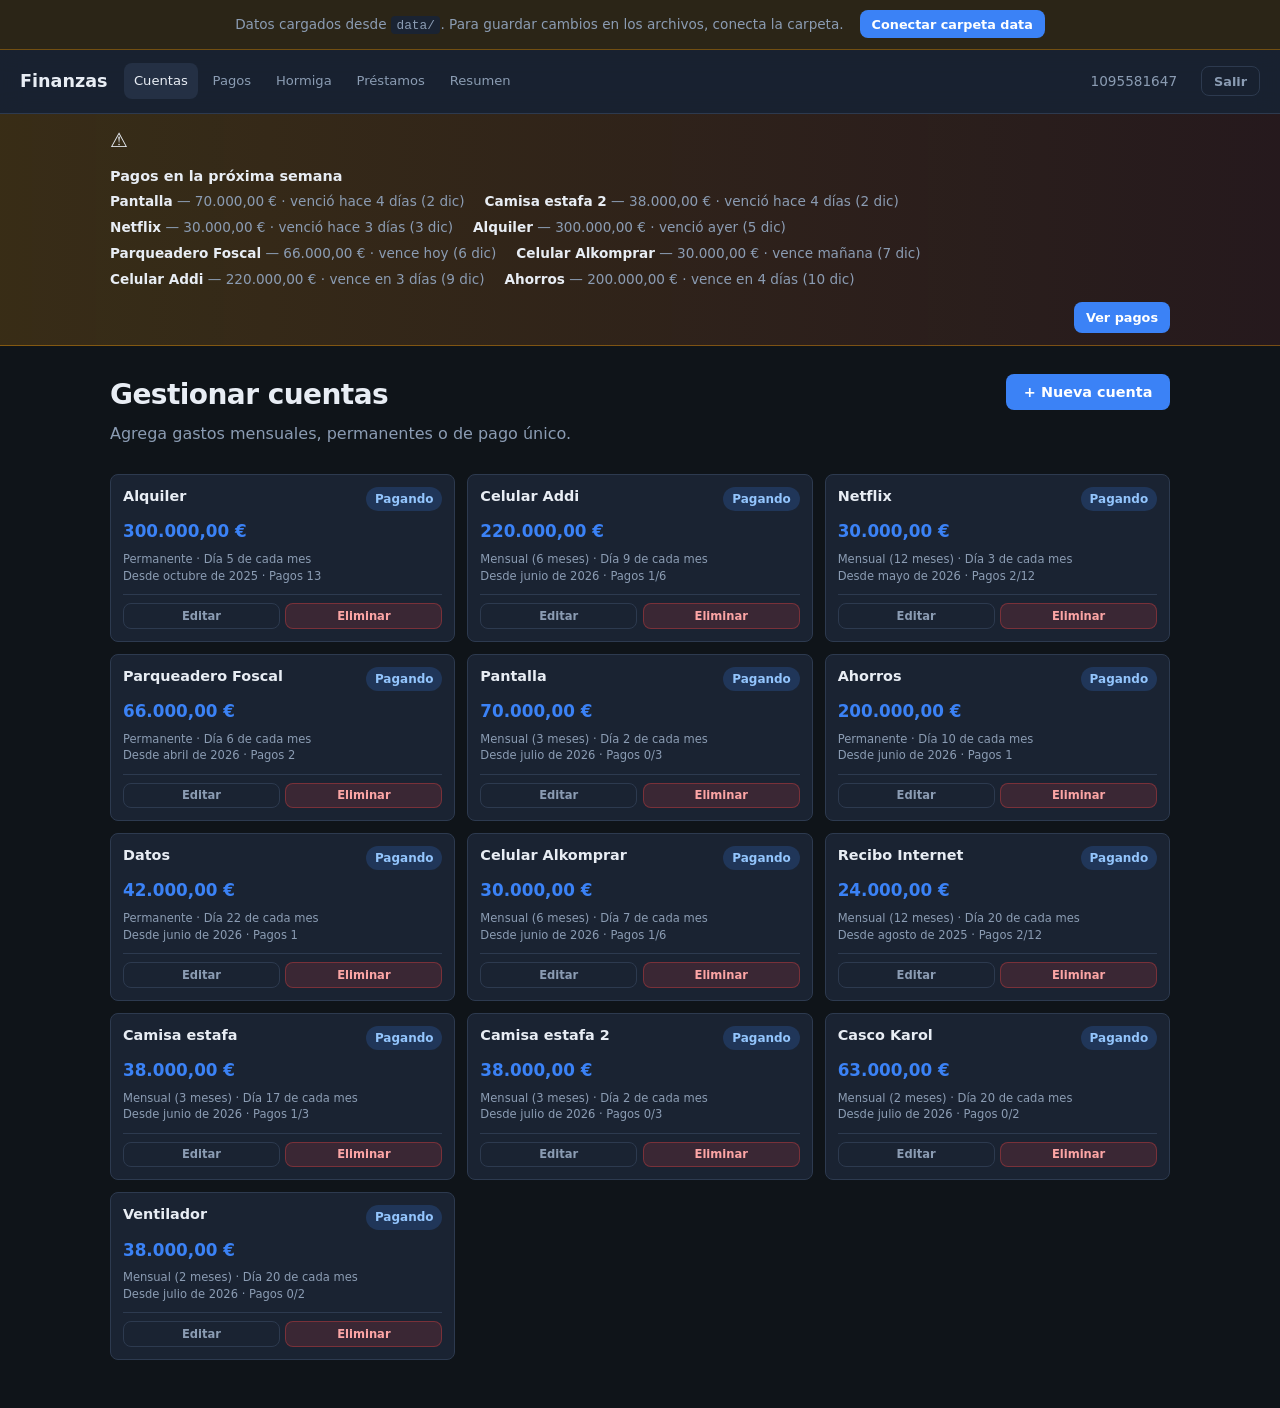
==== dashboard.html @ 76013fee "First Commith" ====
<!DOCTYPE html>
<html lang="es">
<head>
  <meta charset="UTF-8">
  <meta name="viewport" content="width=device-width, initial-scale=1.0">
  <title>Dashboard — Gestionar cuentas</title>
  <link rel="stylesheet" href="css/styles.css">
</head>
<body>
  <nav class="app-nav">
    <a href="dashboard.html" class="app-nav__brand">Finanzas</a>
    <div class="app-nav__links">
      <a href="dashboard.html" class="active">Cuentas</a>
      <a href="pagos.html">Pagos</a>
      <a href="hormiga.html">Hormiga</a>
      <a href="prestamos.html">Préstamos</a>
      <a href="resumen.html">Resumen</a>
    </div>
    <span class="app-nav__user" id="user-label"></span>
    <div class="app-nav__actions">
      <button type="button" class="btn btn--ghost btn--sm" id="btn-logout">Salir</button>
    </div>
  </nav>

  <div id="alerta-pagos-semana" class="alerta-pagos-semana" hidden></div>

  <main class="app-main">
    <header class="page-header page-header__row">
      <div>
        <h1>Gestionar cuentas</h1>
        <p>Agrega gastos mensuales, permanentes o de pago único.</p>
      </div>
      <button type="button" class="btn btn--primary" id="btn-nueva-cuenta">+ Nueva cuenta</button>
    </header>

    <div id="empty-cuentas" class="empty-state" hidden>
      <strong>No hay cuentas</strong>
      <p>Pulsa «Nueva cuenta» para registrar tu primer gasto.</p>
    </div>

    <ul id="lista-cuentas" class="cuentas-list" hidden></ul>
  </main>

  <div id="modal-cuenta" class="modal" aria-hidden="true" role="dialog" aria-labelledby="modal-titulo">
    <div class="modal__backdrop" data-close></div>
    <div class="modal__dialog">
      <div class="modal__header">
        <h2 id="modal-titulo">Nueva cuenta</h2>
        <button type="button" class="modal__close" data-close aria-label="Cerrar">&times;</button>
      </div>
      <form id="form-cuenta">
        <div class="form-group">
          <label for="cuenta-nombre">Nombre del gasto</label>
          <input type="text" id="cuenta-nombre" required placeholder="Ej. Netflix, Alquiler…">
        </div>
        <div class="form-group">
          <label for="cuenta-monto">Monto a pagar (€)</label>
          <input type="number" id="cuenta-monto" min="0" step="0.01" required placeholder="0.00">
        </div>
        <div class="form-group">
          <span class="form-group label" style="display:block;font-size:0.85rem;font-weight:500;color:var(--text-muted);margin-bottom:0.4rem;">Modalidad</span>
          <div class="radio-group">
            <label>
              <input type="radio" name="tipo-cuenta" value="permanente" checked>
              Permanente (recurrente sin fin)
            </label>
            <label>
              <input type="radio" name="tipo-cuenta" value="unico">
              Único coste (un solo pago)
            </label>
            <label>
              <input type="radio" name="tipo-cuenta" value="limitada">
              Mensual limitada (varios meses)
            </label>
          </div>
        </div>
        <div class="form-group" id="field-meses" hidden>
          <label for="cuenta-meses">Cantidad de meses</label>
          <input type="number" id="cuenta-meses" min="2" max="120" value="3">
        </div>
        <div class="form-group" id="field-mes-inicio">
          <label for="cuenta-mes-inicio">Primer mes de pago</label>
          <input type="month" id="cuenta-mes-inicio" required>
        </div>
        <div class="form-group" id="field-fecha-dia">
          <label for="cuenta-dia">Día de pago (límite cada mes)</label>
          <input type="number" id="cuenta-dia" min="1" max="31" value="1" required>
        </div>
        <div class="form-group" id="field-fecha-completa" hidden>
          <label for="cuenta-fecha">Fecha de pago (límite)</label>
          <input type="date" id="cuenta-fecha">
        </div>
        <div class="form-group">
          <label for="cuenta-estado">Estado</label>
          <select id="cuenta-estado">
            <option value="pagando">Pagando</option>
            <option value="completado">Completado</option>
            <option value="cancelado">Cancelado</option>
          </select>
        </div>
        <div class="modal__footer">
          <button type="button" class="btn btn--ghost" data-close>Cancelar</button>
          <button type="submit" class="btn btn--primary">Guardar</button>
        </div>
      </form>
    </div>
  </div>

  <script src="js/storage.js"></script>
  <script src="js/utils.js"></script>
  <script src="js/alertas.js"></script>
  <script src="js/dashboard.js"></script>
</body>
</html>
---- css/styles.css ----
/* Variables y reset */
:root {
  --bg: #0f1419;
  --bg-card: #1a2332;
  --bg-elevated: #243044;
  --text: #e8edf4;
  --text-muted: #8b9cb3;
  --primary: #3b82f6;
  --primary-hover: #2563eb;
  --success: #22c55e;
  --danger: #ef4444;
  --warning: #f59e0b;
  --border: #2d3a4f;
  --radius: 12px;
  --radius-sm: 8px;
  --shadow: 0 8px 32px rgba(0, 0, 0, 0.35);
  --font: 'Segoe UI', system-ui, -apple-system, sans-serif;
  --max-width: 1100px;
  --nav-height: 64px;
}

*,
*::before,
*::after {
  box-sizing: border-box;
  margin: 0;
  padding: 0;
}

html {
  font-size: 16px;
  scroll-behavior: smooth;
}

body {
  font-family: var(--font);
  background: var(--bg);
  color: var(--text);
  line-height: 1.5;
  min-height: 100vh;
}

a {
  color: var(--primary);
  text-decoration: none;
}

a:hover {
  text-decoration: underline;
}

/* Layout auth */
.auth-page {
  min-height: 100vh;
  display: flex;
  align-items: center;
  justify-content: center;
  padding: 1.5rem;
  background:
    radial-gradient(ellipse 80% 50% at 50% -20%, rgba(59, 130, 246, 0.25), transparent),
    var(--bg);
}

.auth-card {
  width: 100%;
  max-width: 420px;
  background: var(--bg-card);
  border: 1px solid var(--border);
  border-radius: var(--radius);
  box-shadow: var(--shadow);
  overflow: hidden;
}

.auth-card__header {
  padding: 2rem 2rem 1rem;
  text-align: center;
}

.auth-card__header h1 {
  font-size: 1.5rem;
  font-weight: 700;
  letter-spacing: -0.02em;
}

.auth-card__header p {
  color: var(--text-muted);
  font-size: 0.9rem;
  margin-top: 0.35rem;
}

.auth-tabs {
  display: flex;
  border-bottom: 1px solid var(--border);
}

.auth-tabs button {
  flex: 1;
  padding: 0.85rem;
  border: none;
  background: transparent;
  color: var(--text-muted);
  font-size: 0.95rem;
  font-weight: 500;
  cursor: pointer;
  transition: color 0.2s, background 0.2s;
}

.auth-tabs button.active {
  color: var(--primary);
  background: rgba(59, 130, 246, 0.08);
  box-shadow: inset 0 -2px 0 var(--primary);
}

.auth-panel {
  display: none;
  padding: 1.5rem 2rem 2rem;
}

.auth-panel.active {
  display: block;
}

/* Nav app */
.app-nav {
  position: sticky;
  top: 0;
  z-index: 100;
  height: var(--nav-height);
  background: rgba(26, 35, 50, 0.92);
  backdrop-filter: blur(12px);
  border-bottom: 1px solid var(--border);
  display: flex;
  align-items: center;
  padding: 0 1.25rem;
  gap: 1rem;
}

.app-nav__brand {
  font-weight: 700;
  font-size: 1.1rem;
  color: var(--text);
  text-decoration: none;
}

.app-nav__brand:hover {
  text-decoration: none;
  color: var(--primary);
}

.app-nav__links {
  display: flex;
  gap: 0.25rem;
  flex: 1;
}

.app-nav__links a {
  padding: 0.5rem 0.65rem;
  border-radius: var(--radius-sm);
  color: var(--text-muted);
  font-size: 0.82rem;
  font-weight: 500;
  text-decoration: none;
  transition: background 0.2s, color 0.2s;
}

.app-nav__links a:hover,
.app-nav__links a.active {
  color: var(--text);
  background: var(--bg-elevated);
  text-decoration: none;
}

.app-nav__user {
  color: var(--text-muted);
  font-size: 0.85rem;
  margin-right: 0.5rem;
  display: none;
}

.app-nav__actions {
  display: flex;
  align-items: center;
  gap: 0.5rem;
}

/* Main */
.app-main {
  max-width: var(--max-width);
  margin: 0 auto;
  padding: 1.75rem 1.25rem 3rem;
}

.page-header {
  margin-bottom: 1.75rem;
}

.page-header h1 {
  font-size: 1.75rem;
  font-weight: 700;
  letter-spacing: -0.02em;
}

.page-header p {
  color: var(--text-muted);
  margin-top: 0.35rem;
}

.page-header__row {
  display: flex;
  flex-wrap: wrap;
  align-items: flex-start;
  justify-content: space-between;
  gap: 1rem;
}

/* Forms */
.form-group {
  margin-bottom: 1rem;
}

.form-group label {
  display: block;
  font-size: 0.85rem;
  font-weight: 500;
  color: var(--text-muted);
  margin-bottom: 0.4rem;
}

.form-group input,
.form-group select {
  width: 100%;
  padding: 0.65rem 0.85rem;
  border: 1px solid var(--border);
  border-radius: var(--radius-sm);
  background: var(--bg);
  color: var(--text);
  font-size: 1rem;
  font-family: inherit;
}

.form-group input:focus,
.form-group select:focus {
  outline: none;
  border-color: var(--primary);
  box-shadow: 0 0 0 3px rgba(59, 130, 246, 0.2);
}

.form-message {
  font-size: 0.85rem;
  margin-top: 0.75rem;
  padding: 0.5rem 0.75rem;
  border-radius: var(--radius-sm);
}

.form-message.error {
  background: rgba(239, 68, 68, 0.15);
  color: #fca5a5;
}

.form-message.success {
  background: rgba(34, 197, 94, 0.15);
  color: #86efac;
}

.radio-group {
  display: flex;
  flex-direction: column;
  gap: 0.5rem;
}

.radio-group label {
  display: flex;
  align-items: center;
  gap: 0.5rem;
  cursor: pointer;
  color: var(--text);
  font-size: 0.95rem;
}

.radio-group input {
  width: auto;
  accent-color: var(--primary);
}

/* Buttons */
.btn {
  display: inline-flex;
  align-items: center;
  justify-content: center;
  gap: 0.35rem;
  padding: 0.6rem 1.1rem;
  border: none;
  border-radius: var(--radius-sm);
  font-size: 0.9rem;
  font-weight: 600;
  font-family: inherit;
  cursor: pointer;
  transition: background 0.2s, transform 0.1s;
}

.btn:active {
  transform: scale(0.98);
}

.btn--primary {
  background: var(--primary);
  color: #fff;
}

.btn--primary:hover {
  background: var(--primary-hover);
}

.btn--ghost {
  background: transparent;
  color: var(--text-muted);
  border: 1px solid var(--border);
}

.btn--ghost:hover {
  background: var(--bg-elevated);
  color: var(--text);
}

.btn--danger {
  background: rgba(239, 68, 68, 0.15);
  color: #fca5a5;
  border: 1px solid rgba(239, 68, 68, 0.35);
}

.btn--danger:hover {
  background: rgba(239, 68, 68, 0.28);
}

.btn--sm {
  padding: 0.4rem 0.75rem;
  font-size: 0.8rem;
}

.btn--block {
  width: 100%;
}

/* Lista cuentas — 3 por fila */
.cuentas-list {
  list-style: none;
  display: grid;
  grid-template-columns: repeat(3, 1fr);
  gap: 0.75rem;
}

.cuenta-card {
  background: var(--bg-card);
  border: 1px solid var(--border);
  border-radius: var(--radius-sm);
  padding: 0.75rem;
  transition: border-color 0.2s;
  display: flex;
  flex-direction: column;
  min-height: 0;
}

.cuenta-card:hover {
  border-color: rgba(59, 130, 246, 0.35);
}

.cuenta-card__header {
  display: flex;
  justify-content: space-between;
  align-items: flex-start;
  gap: 0.35rem;
  margin-bottom: 0.5rem;
}

.cuenta-card__title {
  font-size: 0.9rem;
  font-weight: 600;
  line-height: 1.25;
}

.cuenta-card__monto {
  font-size: 1.05rem;
  font-weight: 700;
  color: var(--primary);
  margin-bottom: 0.4rem;
}

.cuenta-card__meta {
  font-size: 0.72rem;
  color: var(--text-muted);
  line-height: 1.45;
  flex: 1;
}

.cuenta-card__meta p {
  margin: 0;
}

.cuenta-card__actions {
  display: flex;
  gap: 0.35rem;
  margin-top: 0.6rem;
  padding-top: 0.5rem;
  border-top: 1px solid var(--border);
}

.cuenta-card__actions .btn {
  flex: 1;
  padding: 0.3rem 0.4rem;
  font-size: 0.72rem;
}

/* Badges */
.badge {
  display: inline-block;
  padding: 0.2rem 0.55rem;
  border-radius: 999px;
  font-size: 0.75rem;
  font-weight: 600;
  text-transform: capitalize;
  white-space: nowrap;
}

.badge--pagando {
  background: rgba(59, 130, 246, 0.2);
  color: #93c5fd;
}

.badge--completado {
  background: rgba(34, 197, 94, 0.2);
  color: #86efac;
}

.badge--cancelado {
  background: rgba(148, 163, 184, 0.2);
  color: #cbd5e1;
}

/* Resumen gasto del mes (pagos) */
.pagos-resumen-mes {
  background: linear-gradient(
    135deg,
    rgba(59, 130, 246, 0.15),
    rgba(59, 130, 246, 0.05)
  );
  border: 1px solid rgba(59, 130, 246, 0.35);
  border-radius: var(--radius);
  padding: 1rem 1.25rem;
  margin-bottom: 1rem;
  display: flex;
  flex-wrap: wrap;
  align-items: center;
  justify-content: space-between;
  gap: 0.5rem 1rem;
}

.pagos-resumen-mes__label {
  font-size: 0.85rem;
  color: var(--text-muted);
}

.pagos-resumen-mes__label strong {
  color: var(--text);
  text-transform: capitalize;
}

.pagos-resumen-mes__total {
  font-size: 1.75rem;
  font-weight: 700;
  color: var(--primary);
}

.pagos-resumen-mes__detalle {
  font-size: 0.8rem;
  color: var(--text-muted);
  width: 100%;
}

/* Pagos */
.pagos-leyenda {
  display: flex;
  flex-wrap: wrap;
  gap: 1rem 1.5rem;
  margin-bottom: 1.5rem;
  font-size: 0.85rem;
  color: var(--text-muted);
}

.pagos-leyenda__item {
  display: inline-flex;
  align-items: center;
  gap: 0.4rem;
}

.estado-chip {
  width: 12px;
  height: 12px;
  border-radius: 3px;
  display: inline-block;
}

.estado-chip--pagado {
  background: var(--success);
}

.estado-chip--pendiente {
  background: var(--warning);
}

.estado-chip--vencido {
  background: var(--danger);
}

/* Alerta pagos próximos */
.alerta-pagos-semana {
  background: linear-gradient(
    90deg,
    rgba(245, 158, 11, 0.18),
    rgba(239, 68, 68, 0.1)
  );
  border-bottom: 1px solid rgba(245, 158, 11, 0.4);
}

.alerta-pagos-semana__inner {
  max-width: var(--max-width);
  margin: 0 auto;
  padding: 0.75rem 1.25rem;
  display: flex;
  flex-wrap: wrap;
  align-items: flex-start;
  gap: 0.75rem 1rem;
}

.alerta-pagos-semana__icon {
  font-size: 1.25rem;
  line-height: 1.4;
}

.alerta-pagos-semana__titulo {
  font-weight: 600;
  font-size: 0.9rem;
  margin-bottom: 0.25rem;
}

.alerta-pagos-semana__lista {
  list-style: none;
  font-size: 0.85rem;
  color: var(--text-muted);
  display: flex;
  flex-wrap: wrap;
  gap: 0.35rem 1.25rem;
}

.alerta-pagos-semana__lista strong {
  color: var(--text);
}

.alerta-pagos-semana .btn {
  margin-left: auto;
  flex-shrink: 0;
}

.pagos-panel {
  background: var(--bg-card);
  border: 1px solid var(--border);
  border-radius: var(--radius);
  overflow: hidden;
}

.pagos-todas {
  display: flex;
  flex-direction: column;
  gap: 0.75rem;
  padding: 0.75rem;
}

.pagos-bloque {
  border: 1px solid var(--border);
  border-radius: var(--radius-sm);
  overflow: hidden;
  background: var(--bg);
}

.pagos-bloque__head {
  display: flex;
  flex-wrap: wrap;
  align-items: baseline;
  justify-content: space-between;
  gap: 0.35rem 1rem;
  padding: 0.5rem 0.75rem;
  background: var(--bg-card);
  border-bottom: 1px solid var(--border);
}

.pagos-bloque__head h2 {
  font-size: 0.95rem;
  font-weight: 600;
}

.pagos-bloque__head span {
  font-size: 0.8rem;
  color: var(--text-muted);
}

.pagos-tabla--compacta th,
.pagos-tabla--compacta td {
  padding: 0.4rem 0.5rem;
  font-size: 0.78rem;
}

.pagos-tabla--compacta .th-fijo {
  min-width: 2.5rem;
  font-size: 0.7rem;
}

.pagos-tabla--compacta .estado-btn {
  padding: 0.2rem 0.4rem;
  font-size: 0.68rem;
}

/* Panel genérico */
.card-panel {
  background: var(--bg-card);
  border: 1px solid var(--border);
  border-radius: var(--radius);
  padding: 1rem 1.25rem;
  margin-bottom: 1rem;
}

/* Gastos hormiga */
.hormiga-toolbar {
  display: flex;
  flex-wrap: wrap;
  align-items: flex-end;
  justify-content: space-between;
  gap: 1rem;
  margin-bottom: 1rem;
}

.hormiga-toolbar__mes {
  margin-bottom: 0;
  min-width: 160px;
}

.hormiga-subtotal {
  text-align: right;
}

.hormiga-subtotal__label {
  display: block;
  font-size: 0.8rem;
  color: var(--text-muted);
}

.hormiga-subtotal__valor {
  font-size: 1.35rem;
  font-weight: 700;
  color: var(--warning);
}

.hormiga-form h2 {
  font-size: 1rem;
  margin-bottom: 0.75rem;
}

.hormiga-form__grid {
  display: grid;
  grid-template-columns: 1fr 1fr 2fr auto;
  gap: 0.75rem;
  align-items: end;
}

.hormiga-form__grid .form-group {
  margin-bottom: 0;
}

.hormiga-form__actions {
  display: flex;
  gap: 0.35rem;
}

.hormiga-list {
  list-style: none;
  display: flex;
  flex-direction: column;
  gap: 0.5rem;
}

.hormiga-item {
  display: flex;
  flex-wrap: wrap;
  align-items: center;
  gap: 0.5rem 1rem;
  padding: 0.65rem 0.85rem;
  background: var(--bg-card);
  border: 1px solid var(--border);
  border-radius: var(--radius-sm);
}

.hormiga-item__info {
  flex: 1;
  min-width: 140px;
  display: flex;
  flex-wrap: wrap;
  gap: 0.35rem 0.75rem;
  align-items: baseline;
}

.hormiga-item__fecha {
  font-size: 0.8rem;
  color: var(--text-muted);
  white-space: nowrap;
}

.hormiga-item__desc {
  font-weight: 500;
  font-size: 0.9rem;
}

.hormiga-item__monto {
  font-weight: 700;
  font-size: 0.95rem;
  color: var(--primary);
}

.hormiga-item__actions {
  display: flex;
  gap: 0.35rem;
}

/* Resumen mensual */
.resumen-toolbar {
  margin-bottom: 1.25rem;
}

.resumen-toolbar .form-group {
  margin-bottom: 0;
  max-width: 200px;
}

.resumen-grid {
  display: grid;
  grid-template-columns: repeat(3, 1fr);
  gap: 0.75rem;
  margin-bottom: 1.25rem;
}

.resumen-card {
  background: var(--bg-card);
  border: 1px solid var(--border);
  border-radius: var(--radius);
  padding: 1rem 1.15rem;
}

.resumen-card h2 {
  font-size: 0.85rem;
  font-weight: 600;
  color: var(--text-muted);
  text-transform: uppercase;
  letter-spacing: 0.03em;
  margin-bottom: 0.5rem;
}

.resumen-card__valor {
  font-size: 1.4rem;
  font-weight: 700;
}

.resumen-card__valor--total {
  font-size: 1.75rem;
  transition: color 0.25s ease;
}

.resumen-card--total {
  transition: background 0.25s ease, border-color 0.25s ease;
}

.resumen-general {
  margin-top: 1.5rem;
}

.resumen-general__header {
  display: flex;
  flex-wrap: wrap;
  align-items: flex-start;
  justify-content: space-between;
  gap: 0.75rem 1rem;
  margin-bottom: 1rem;
}

.resumen-general h2 {
  font-size: 1.1rem;
  margin-bottom: 0.25rem;
}

.resumen-general__sub {
  font-size: 0.85rem;
  color: var(--text-muted);
  margin: 0;
}

.resumen-general__indicadores {
  margin-bottom: 0;
}

.resumen-general__detalle {
  margin-top: 1rem;
}

.resumen-general__detalle summary {
  cursor: pointer;
  font-weight: 600;
  font-size: 0.9rem;
  margin-bottom: 0.5rem;
}

.resumen-general-empty {
  margin-top: 1.5rem;
  text-align: center;
  font-size: 0.9rem;
  color: var(--text-muted);
}

.resumen-detalle-list li .badge {
  margin-left: 0.35rem;
  vertical-align: middle;
}

.resumen-card--exceso {
  animation: resumen-pulso 2s ease-in-out infinite;
}

.resumen-exceso-tag {
  color: #f87171;
  font-weight: 600;
}

@keyframes resumen-pulso {
  0%, 100% { box-shadow: 0 0 0 0 rgba(239, 68, 68, 0.25); }
  50% { box-shadow: 0 0 0 6px rgba(239, 68, 68, 0); }
}

.resumen-card__detalle {
  font-size: 0.8rem;
  color: var(--text-muted);
  margin-top: 0.25rem;
}

.resumen-desglose summary {
  cursor: pointer;
  font-weight: 600;
  font-size: 0.9rem;
  margin-bottom: 0.75rem;
}

.resumen-desglose__cols {
  display: grid;
  grid-template-columns: 1fr 1fr;
  gap: 1.25rem;
}

.resumen-desglose h3 {
  font-size: 0.85rem;
  color: var(--text-muted);
  margin-bottom: 0.5rem;
}

.resumen-detalle-list {
  list-style: none;
  font-size: 0.85rem;
}

.resumen-detalle-list li {
  display: flex;
  justify-content: space-between;
  gap: 0.75rem;
  padding: 0.4rem 0;
  border-bottom: 1px solid var(--border);
}

.resumen-detalle-list li:last-child {
  border-bottom: none;
}

.resumen-detalle-empty {
  color: var(--text-muted);
}

/* Préstamos */
.prestamos-indicadores {
  display: grid;
  grid-template-columns: repeat(4, 1fr);
  gap: 0.75rem;
  margin-bottom: 1.25rem;
}

.prestamos-indicador {
  background: var(--bg-card);
  border: 1px solid var(--border);
  border-radius: var(--radius-sm);
  padding: 0.85rem 1rem;
}

.prestamos-indicador--destacado {
  border-color: rgba(59, 130, 246, 0.4);
  background: linear-gradient(
    135deg,
    rgba(59, 130, 246, 0.12),
    rgba(59, 130, 246, 0.04)
  );
}

.prestamos-indicador__label {
  display: block;
  font-size: 0.75rem;
  color: var(--text-muted);
  text-transform: uppercase;
  letter-spacing: 0.03em;
  margin-bottom: 0.35rem;
}

.prestamos-indicador__valor {
  display: block;
  font-size: 1.25rem;
  font-weight: 700;
}

.prestamos-indicador--destacado .prestamos-indicador__valor {
  color: var(--primary);
  font-size: 1.4rem;
}

.prestamos-indicador__det {
  display: block;
  font-size: 0.75rem;
  color: var(--text-muted);
  margin-top: 0.15rem;
}

.prestamo-card__progress {
  height: 4px;
  background: var(--bg);
  border-radius: 2px;
  margin: 0.4rem 0 0.5rem;
  overflow: hidden;
}

.prestamo-card__bar {
  height: 100%;
  background: var(--success);
  border-radius: 2px;
  transition: width 0.2s;
}

.prestamo-card .cuenta-card__actions {
  flex-wrap: wrap;
}

.pagos-toolbar {
  padding: 1rem 1.25rem;
  border-bottom: 1px solid var(--border);
  display: flex;
  flex-wrap: wrap;
  align-items: flex-end;
  gap: 1rem 1.5rem;
}

.pagos-toolbar__select {
  margin-bottom: 0;
  min-width: 220px;
  flex: 1;
}

.pagos-toolbar__select select {
  width: 100%;
}

.pagos-cuenta-info {
  color: var(--text-muted);
  font-size: 0.85rem;
  margin: 0;
  flex: 1;
  min-width: 180px;
}

.pagos-rango {
  display: flex;
  flex-wrap: wrap;
  align-items: flex-end;
  gap: 0.75rem 1rem;
  padding: 0.85rem 1.25rem;
  border-bottom: 1px solid var(--border);
  background: rgba(0, 0, 0, 0.15);
}

.pagos-rango__campo {
  margin-bottom: 0;
  min-width: 150px;
}

.pagos-rango__campo input {
  width: 100%;
}

.pagos-tabla .celda-inactiva {
  opacity: 0.45;
  background: var(--bg);
}

.estado-btn--inactivo {
  background: var(--bg-elevated);
  color: var(--text-muted);
  cursor: default;
  padding: 0.35rem 0.5rem;
  border-radius: var(--radius-sm);
  font-size: 0.75rem;
  font-weight: 600;
}

.tabla-scroll {
  overflow-x: auto;
  -webkit-overflow-scrolling: touch;
}

.pagos-tabla {
  width: max-content;
  min-width: 100%;
  border-collapse: collapse;
  font-size: 0.9rem;
}

.pagos-tabla th,
.pagos-tabla td {
  padding: 0.65rem 0.85rem;
  text-align: center;
  border: 1px solid var(--border);
  white-space: nowrap;
}

.pagos-tabla .th-fijo {
  position: sticky;
  left: 0;
  z-index: 2;
  text-align: left;
  background: var(--bg-card);
  color: var(--text-muted);
  font-weight: 600;
  font-size: 0.8rem;
  text-transform: uppercase;
  letter-spacing: 0.03em;
  min-width: 100px;
  box-shadow: 4px 0 8px rgba(0, 0, 0, 0.15);
}

.pagos-tabla--horizontal thead th {
  background: var(--bg);
  color: var(--text);
  font-weight: 600;
  font-size: 0.8rem;
  min-width: 88px;
}

.pagos-tabla--horizontal thead .th-fijo {
  background: var(--bg);
}

.pagos-tabla .col-mes-actual {
  background: rgba(59, 130, 246, 0.12);
}

.col-mes-badge {
  color: var(--primary);
  margin-left: 0.2rem;
  font-size: 0.65rem;
}

.pagos-tabla .celda-estado {
  vertical-align: middle;
}

.pagos-tabla .celda-monto {
  font-weight: 600;
  color: var(--text);
}

.estado-btn {
  border: none;
  border-radius: var(--radius-sm);
  padding: 0.35rem 0.75rem;
  font-size: 0.8rem;
  font-weight: 600;
  font-family: inherit;
  cursor: pointer;
  transition: opacity 0.2s, transform 0.1s;
}

.estado-btn:hover {
  opacity: 0.9;
}

.estado-btn:active {
  transform: scale(0.97);
}

.estado-btn--pagado {
  background: rgba(34, 197, 94, 0.2);
  color: #86efac;
}

.estado-btn--pendiente {
  background: rgba(245, 158, 11, 0.2);
  color: #fcd34d;
}

.estado-btn--vencido {
  background: rgba(239, 68, 68, 0.2);
  color: #fca5a5;
}

/* Panel elegir carpeta data */
.panel-carpeta {
  position: fixed;
  inset: 0;
  z-index: 300;
  display: flex;
  flex-direction: column;
  align-items: center;
  justify-content: center;
  padding: 2rem;
  text-align: center;
  background: var(--bg);
}

.aviso-solo-lectura {
  display: flex;
  flex-wrap: wrap;
  align-items: center;
  justify-content: center;
  gap: 0.75rem 1rem;
  padding: 0.65rem 1.25rem;
  background: rgba(245, 158, 11, 0.12);
  border-bottom: 1px solid rgba(245, 158, 11, 0.35);
  font-size: 0.85rem;
  color: var(--text-muted);
}

.aviso-solo-lectura p {
  margin: 0;
}

.aviso-solo-lectura code {
  font-size: 0.8rem;
  background: var(--bg-card);
  padding: 0.1rem 0.35rem;
  border-radius: 4px;
}

.panel-carpeta h2 {
  font-size: 1.35rem;
  margin-bottom: 0.75rem;
}

.panel-carpeta p {
  color: var(--text-muted);
  max-width: 400px;
  line-height: 1.55;
  margin-bottom: 1.25rem;
}

.panel-carpeta code {
  font-size: 0.85rem;
  background: var(--bg-card);
  padding: 0.1rem 0.35rem;
  border-radius: 4px;
}

/* Empty state */
.empty-state {
  text-align: center;
  padding: 3rem 1.5rem;
  color: var(--text-muted);
  background: var(--bg-card);
  border: 1px dashed var(--border);
  border-radius: var(--radius);
}

.empty-state p {
  margin-top: 0.5rem;
  font-size: 0.9rem;
}

/* Modal */
.modal {
  position: fixed;
  inset: 0;
  z-index: 200;
  display: flex;
  align-items: center;
  justify-content: center;
  padding: 1rem;
  pointer-events: none;
  opacity: 0;
  visibility: hidden;
  transition: opacity 0.2s, visibility 0.2s;
}

.modal.open {
  pointer-events: auto;
  opacity: 1;
  visibility: visible;
}

.modal__backdrop {
  position: absolute;
  inset: 0;
  background: rgba(0, 0, 0, 0.6);
}

.modal__dialog {
  position: relative;
  width: 100%;
  max-width: 480px;
  max-height: 90vh;
  overflow-y: auto;
  background: var(--bg-card);
  border: 1px solid var(--border);
  border-radius: var(--radius);
  box-shadow: var(--shadow);
  padding: 1.5rem;
}

.modal__header {
  display: flex;
  justify-content: space-between;
  align-items: center;
  margin-bottom: 1.25rem;
}

.modal__header h2 {
  font-size: 1.2rem;
}

.modal__close {
  background: none;
  border: none;
  color: var(--text-muted);
  font-size: 1.5rem;
  line-height: 1;
  cursor: pointer;
  padding: 0.25rem;
}

.modal__close:hover {
  color: var(--text);
}

.modal__footer {
  display: flex;
  gap: 0.75rem;
  justify-content: flex-end;
  margin-top: 1.25rem;
}

/* Responsive */
@media (min-width: 640px) {
  .app-nav__user {
    display: inline;
  }
}

@media (max-width: 900px) {
  .cuentas-list {
    grid-template-columns: repeat(2, 1fr);
  }

  .resumen-grid {
    grid-template-columns: 1fr;
  }

  .prestamos-indicadores {
    grid-template-columns: repeat(2, 1fr);
  }

  .hormiga-form__grid {
    grid-template-columns: 1fr 1fr;
  }

  .hormiga-form__desc {
    grid-column: 1 / -1;
  }

  .hormiga-form__actions {
    grid-column: 1 / -1;
  }
}

@media (max-width: 600px) {
  .cuentas-list {
    grid-template-columns: 1fr;
  }

  .prestamos-indicadores {
    grid-template-columns: 1fr;
  }
}

@media (max-width: 480px) {
  .auth-card__header,
  .auth-panel {
    padding-left: 1.25rem;
    padding-right: 1.25rem;
  }

  .page-header__row {
    flex-direction: column;
  }

  .resumen-desglose__cols {
    grid-template-columns: 1fr;
  }

  .pagos-resumen-mes__total {
    font-size: 1.4rem;
  }

  .alerta-pagos-semana__inner {
    flex-direction: column;
  }

  .alerta-pagos-semana .btn {
    margin-left: 0;
    width: 100%;
  }

  .pagos-toolbar,
  .pagos-rango {
    flex-direction: column;
    align-items: stretch;
  }

  .pagos-rango__campo {
    min-width: 0;
  }

  .pagos-toolbar__select {
    min-width: 0;
  }

  .pagos-tabla th,
  .pagos-tabla td {
    padding: 0.5rem 0.55rem;
    font-size: 0.8rem;
  }

  .pagos-tabla--horizontal thead th {
    min-width: 76px;
  }

  .estado-btn {
    padding: 0.3rem 0.5rem;
    font-size: 0.72rem;
  }
}
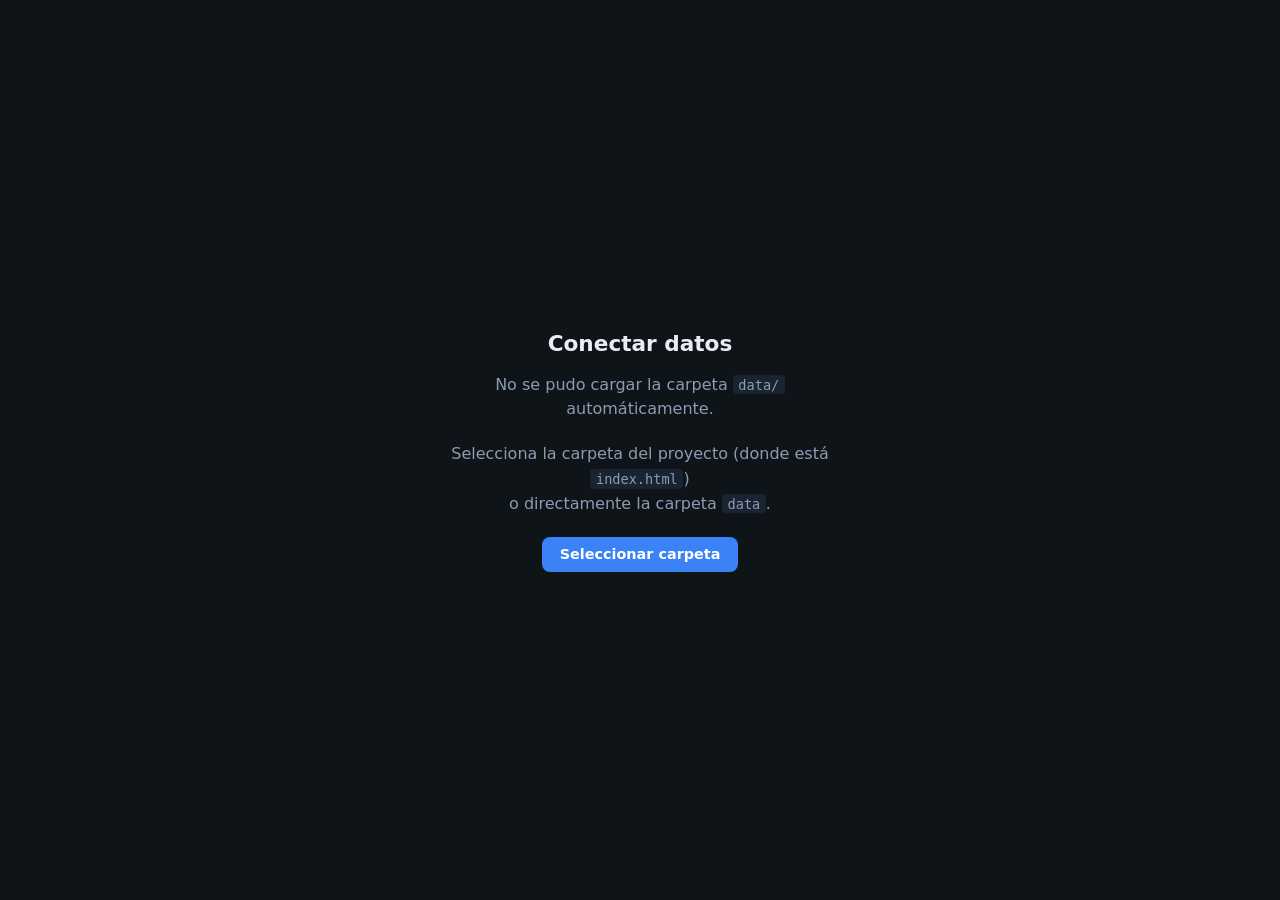
==== commit 6b39869d: "Responsive" ====
--- a/dashboard.html
+++ b/dashboard.html
@@ -9,16 +9,21 @@
 <body>
   <nav class="app-nav">
     <a href="dashboard.html" class="app-nav__brand">Finanzas</a>
-    <div class="app-nav__links">
-      <a href="dashboard.html" class="active">Cuentas</a>
-      <a href="pagos.html">Pagos</a>
-      <a href="hormiga.html">Hormiga</a>
-      <a href="prestamos.html">Préstamos</a>
-      <a href="resumen.html">Resumen</a>
-    </div>
-    <span class="app-nav__user" id="user-label"></span>
-    <div class="app-nav__actions">
-      <button type="button" class="btn btn--ghost btn--sm" id="btn-logout">Salir</button>
+    <button type="button" class="app-nav__toggle" id="nav-toggle" aria-expanded="false" aria-controls="nav-menu" aria-label="Abrir menú de navegación">
+      <span class="app-nav__toggle-icon" aria-hidden="true"></span>
+    </button>
+    <div class="app-nav__menu" id="nav-menu">
+      <div class="app-nav__links">
+        <a href="dashboard.html" class="active">Cuentas</a>
+        <a href="pagos.html">Pagos</a>
+        <a href="hormiga.html">Hormiga</a>
+        <a href="prestamos.html">Préstamos</a>
+        <a href="resumen.html">Resumen</a>
+      </div>
+      <span class="app-nav__user" id="user-label"></span>
+      <div class="app-nav__actions">
+        <button type="button" class="btn btn--ghost btn--sm" id="btn-logout">Salir</button>
+      </div>
     </div>
   </nav>
 
@@ -106,6 +111,7 @@
     </div>
   </div>
 
+  <script src="js/nav.js"></script>
   <script src="js/storage.js"></script>
   <script src="js/utils.js"></script>
   <script src="js/alertas.js"></script>
--- a/css/styles.css
+++ b/css/styles.css
@@ -30,6 +30,7 @@
 html {
   font-size: 16px;
   scroll-behavior: smooth;
+  overflow-x: hidden;
 }
 
 body {
@@ -38,6 +39,15 @@
   color: var(--text);
   line-height: 1.5;
   min-height: 100vh;
+  overflow-x: hidden;
+}
+
+img,
+video,
+svg,
+canvas {
+  max-width: 100%;
+  height: auto;
 }
 
 a {
@@ -125,14 +135,88 @@
   position: sticky;
   top: 0;
   z-index: 100;
-  height: var(--nav-height);
+  min-height: var(--nav-height);
   background: rgba(26, 35, 50, 0.92);
   backdrop-filter: blur(12px);
   border-bottom: 1px solid var(--border);
   display: flex;
+  flex-wrap: wrap;
   align-items: center;
-  padding: 0 1.25rem;
-  gap: 1rem;
+  padding: 0 1rem;
+  gap: 0.5rem 1rem;
+}
+
+.app-nav__toggle {
+  display: none;
+  align-items: center;
+  justify-content: center;
+  width: 2.5rem;
+  height: 2.5rem;
+  margin-left: auto;
+  padding: 0;
+  border: 1px solid var(--border);
+  border-radius: var(--radius-sm);
+  background: var(--bg-elevated);
+  color: var(--text);
+  cursor: pointer;
+  flex-shrink: 0;
+  transition: background 0.2s;
+}
+
+.app-nav__toggle:hover {
+  background: var(--bg-card);
+}
+
+.app-nav__toggle-icon {
+  position: relative;
+  display: block;
+  width: 1.25rem;
+  height: 2px;
+  background: currentColor;
+  border-radius: 1px;
+  transition: background 0.2s;
+}
+
+.app-nav__toggle-icon::before,
+.app-nav__toggle-icon::after {
+  content: '';
+  position: absolute;
+  left: 0;
+  width: 1.25rem;
+  height: 2px;
+  background: currentColor;
+  border-radius: 1px;
+  transition: transform 0.2s, top 0.2s;
+}
+
+.app-nav__toggle-icon::before {
+  top: -6px;
+}
+
+.app-nav__toggle-icon::after {
+  top: 6px;
+}
+
+.app-nav--open .app-nav__toggle-icon {
+  background: transparent;
+}
+
+.app-nav--open .app-nav__toggle-icon::before {
+  top: 0;
+  transform: rotate(45deg);
+}
+
+.app-nav--open .app-nav__toggle-icon::after {
+  top: 0;
+  transform: rotate(-45deg);
+}
+
+.app-nav__menu {
+  display: flex;
+  flex: 1;
+  align-items: center;
+  gap: 0.75rem;
+  min-width: 0;
 }
 
 .app-nav__brand {
@@ -185,6 +269,7 @@
 
 /* Main */
 .app-main {
+  width: 100%;
   max-width: var(--max-width);
   margin: 0 auto;
   padding: 1.75rem 1.25rem 3rem;
@@ -341,11 +426,11 @@
   width: 100%;
 }
 
-/* Lista cuentas — 3 por fila */
+/* Lista cuentas */
 .cuentas-list {
   list-style: none;
   display: grid;
-  grid-template-columns: repeat(3, 1fr);
+  grid-template-columns: 1fr;
   gap: 0.75rem;
 }
 
@@ -376,6 +461,7 @@
   font-size: 0.9rem;
   font-weight: 600;
   line-height: 1.25;
+  overflow-wrap: break-word;
 }
 
 .cuenta-card__monto {
@@ -665,7 +751,7 @@
 
 .hormiga-form__grid {
   display: grid;
-  grid-template-columns: 1fr 1fr 2fr auto;
+  grid-template-columns: 1fr;
   gap: 0.75rem;
   align-items: end;
 }
@@ -740,7 +826,7 @@
 
 .resumen-grid {
   display: grid;
-  grid-template-columns: repeat(3, 1fr);
+  grid-template-columns: 1fr;
   gap: 0.75rem;
   margin-bottom: 1.25rem;
 }
@@ -855,7 +941,7 @@
 
 .resumen-desglose__cols {
   display: grid;
-  grid-template-columns: 1fr 1fr;
+  grid-template-columns: 1fr;
   gap: 1.25rem;
 }
 
@@ -889,7 +975,7 @@
 /* Préstamos */
 .prestamos-indicadores {
   display: grid;
-  grid-template-columns: repeat(4, 1fr);
+  grid-template-columns: 1fr;
   gap: 0.75rem;
   margin-bottom: 1.25rem;
 }
@@ -1261,46 +1347,233 @@
   margin-top: 1.25rem;
 }
 
-/* Responsive */
+/* Responsive — mobile-first */
+
+/* Tablet (≥640px) */
 @media (min-width: 640px) {
+  .app-nav {
+    padding: 0 1.25rem;
+  }
+
   .app-nav__user {
     display: inline;
   }
-}
-
-@media (max-width: 900px) {
+
+  .prestamos-indicadores {
+    grid-template-columns: repeat(2, 1fr);
+  }
+
+  .hormiga-form__grid {
+    grid-template-columns: 1fr 1fr;
+  }
+
+  .hormiga-form__desc {
+    grid-column: 1 / -1;
+  }
+
+  .hormiga-form__actions {
+    grid-column: 1 / -1;
+  }
+
+  .resumen-desglose__cols {
+    grid-template-columns: 1fr 1fr;
+  }
+}
+
+/* Tablet landscape / nav desktop (≥768px) */
+@media (min-width: 768px) {
+  .app-nav__toggle {
+    display: none;
+  }
+
   .cuentas-list {
     grid-template-columns: repeat(2, 1fr);
   }
 
   .resumen-grid {
-    grid-template-columns: 1fr;
+    grid-template-columns: repeat(2, 1fr);
+  }
+
+  .resumen-toolbar .form-group {
+    max-width: none;
+  }
+}
+
+/* Desktop (≥1024px) */
+@media (min-width: 1024px) {
+  .cuentas-list {
+    grid-template-columns: repeat(3, 1fr);
+  }
+
+  .resumen-grid {
+    grid-template-columns: repeat(3, 1fr);
   }
 
   .prestamos-indicadores {
-    grid-template-columns: repeat(2, 1fr);
+    grid-template-columns: repeat(4, 1fr);
   }
 
   .hormiga-form__grid {
-    grid-template-columns: 1fr 1fr;
+    grid-template-columns: 1fr 1fr 2fr auto;
   }
 
   .hormiga-form__desc {
-    grid-column: 1 / -1;
+    grid-column: auto;
   }
 
   .hormiga-form__actions {
-    grid-column: 1 / -1;
-  }
-}
-
-@media (max-width: 600px) {
-  .cuentas-list {
-    grid-template-columns: 1fr;
-  }
-
-  .prestamos-indicadores {
-    grid-template-columns: 1fr;
+    grid-column: auto;
+  }
+}
+
+/* Móvil (<768px) */
+@media (max-width: 767px) {
+  .app-nav__toggle {
+    display: inline-flex;
+  }
+
+  .app-nav__menu {
+    display: none;
+    flex: 1 1 100%;
+    flex-direction: column;
+    align-items: stretch;
+    gap: 0.5rem;
+    padding: 0.35rem 0 0.75rem;
+    border-top: 1px solid var(--border);
+  }
+
+  .app-nav--open .app-nav__menu {
+    display: flex;
+  }
+
+  .app-nav__links {
+    flex-direction: column;
+    gap: 0.15rem;
+  }
+
+  .app-nav__links a {
+    padding: 0.65rem 0.75rem;
+    font-size: 0.95rem;
+  }
+
+  .app-nav__user {
+    display: block;
+    padding: 0.35rem 0.75rem;
+    margin: 0;
+  }
+
+  .app-nav__actions {
+    padding: 0 0.75rem;
+  }
+
+  .app-nav__actions .btn {
+    width: 100%;
+  }
+
+  .app-main {
+    padding: 1.25rem 1rem 2.5rem;
+  }
+
+  .page-header h1 {
+    font-size: 1.45rem;
+  }
+
+  .page-header__row {
+    flex-direction: column;
+    align-items: stretch;
+  }
+
+  .page-header__row .btn {
+    width: 100%;
+  }
+
+  .hormiga-toolbar {
+    flex-direction: column;
+    align-items: stretch;
+  }
+
+  .hormiga-toolbar__mes {
+    min-width: 0;
+    width: 100%;
+  }
+
+  .hormiga-subtotal {
+    text-align: left;
+  }
+
+  .hormiga-item {
+    flex-direction: column;
+    align-items: flex-start;
+  }
+
+  .hormiga-item__actions {
+    width: 100%;
+  }
+
+  .hormiga-item__actions .btn {
+    flex: 1;
+  }
+
+  .resumen-toolbar .form-group {
+    max-width: none;
+    width: 100%;
+  }
+
+  .resumen-general__header {
+    flex-direction: column;
+    align-items: stretch;
+  }
+
+  .resumen-general__header .btn {
+    width: 100%;
+  }
+
+  .pagos-resumen-mes__total {
+    font-size: 1.4rem;
+  }
+
+  .alerta-pagos-semana__inner {
+    flex-direction: column;
+  }
+
+  .alerta-pagos-semana .btn {
+    margin-left: 0;
+    width: 100%;
+  }
+
+  .pagos-toolbar,
+  .pagos-rango {
+    flex-direction: column;
+    align-items: stretch;
+  }
+
+  .pagos-rango__campo {
+    min-width: 0;
+  }
+
+  .pagos-toolbar__select {
+    min-width: 0;
+  }
+
+  .modal__footer {
+    flex-direction: column-reverse;
+  }
+
+  .modal__footer .btn {
+    width: 100%;
+  }
+
+  .cuenta-card__actions {
+    flex-wrap: wrap;
+  }
+
+  .panel-carpeta {
+    padding: 1.25rem;
+  }
+
+  .aviso-solo-lectura {
+    flex-direction: column;
+    text-align: center;
   }
 }
 
@@ -1311,41 +1584,6 @@
     padding-right: 1.25rem;
   }
 
-  .page-header__row {
-    flex-direction: column;
-  }
-
-  .resumen-desglose__cols {
-    grid-template-columns: 1fr;
-  }
-
-  .pagos-resumen-mes__total {
-    font-size: 1.4rem;
-  }
-
-  .alerta-pagos-semana__inner {
-    flex-direction: column;
-  }
-
-  .alerta-pagos-semana .btn {
-    margin-left: 0;
-    width: 100%;
-  }
-
-  .pagos-toolbar,
-  .pagos-rango {
-    flex-direction: column;
-    align-items: stretch;
-  }
-
-  .pagos-rango__campo {
-    min-width: 0;
-  }
-
-  .pagos-toolbar__select {
-    min-width: 0;
-  }
-
   .pagos-tabla th,
   .pagos-tabla td {
     padding: 0.5rem 0.55rem;
@@ -1360,4 +1598,9 @@
     padding: 0.3rem 0.5rem;
     font-size: 0.72rem;
   }
-}
+
+  .pagos-leyenda {
+    flex-direction: column;
+    gap: 0.5rem;
+  }
+}
